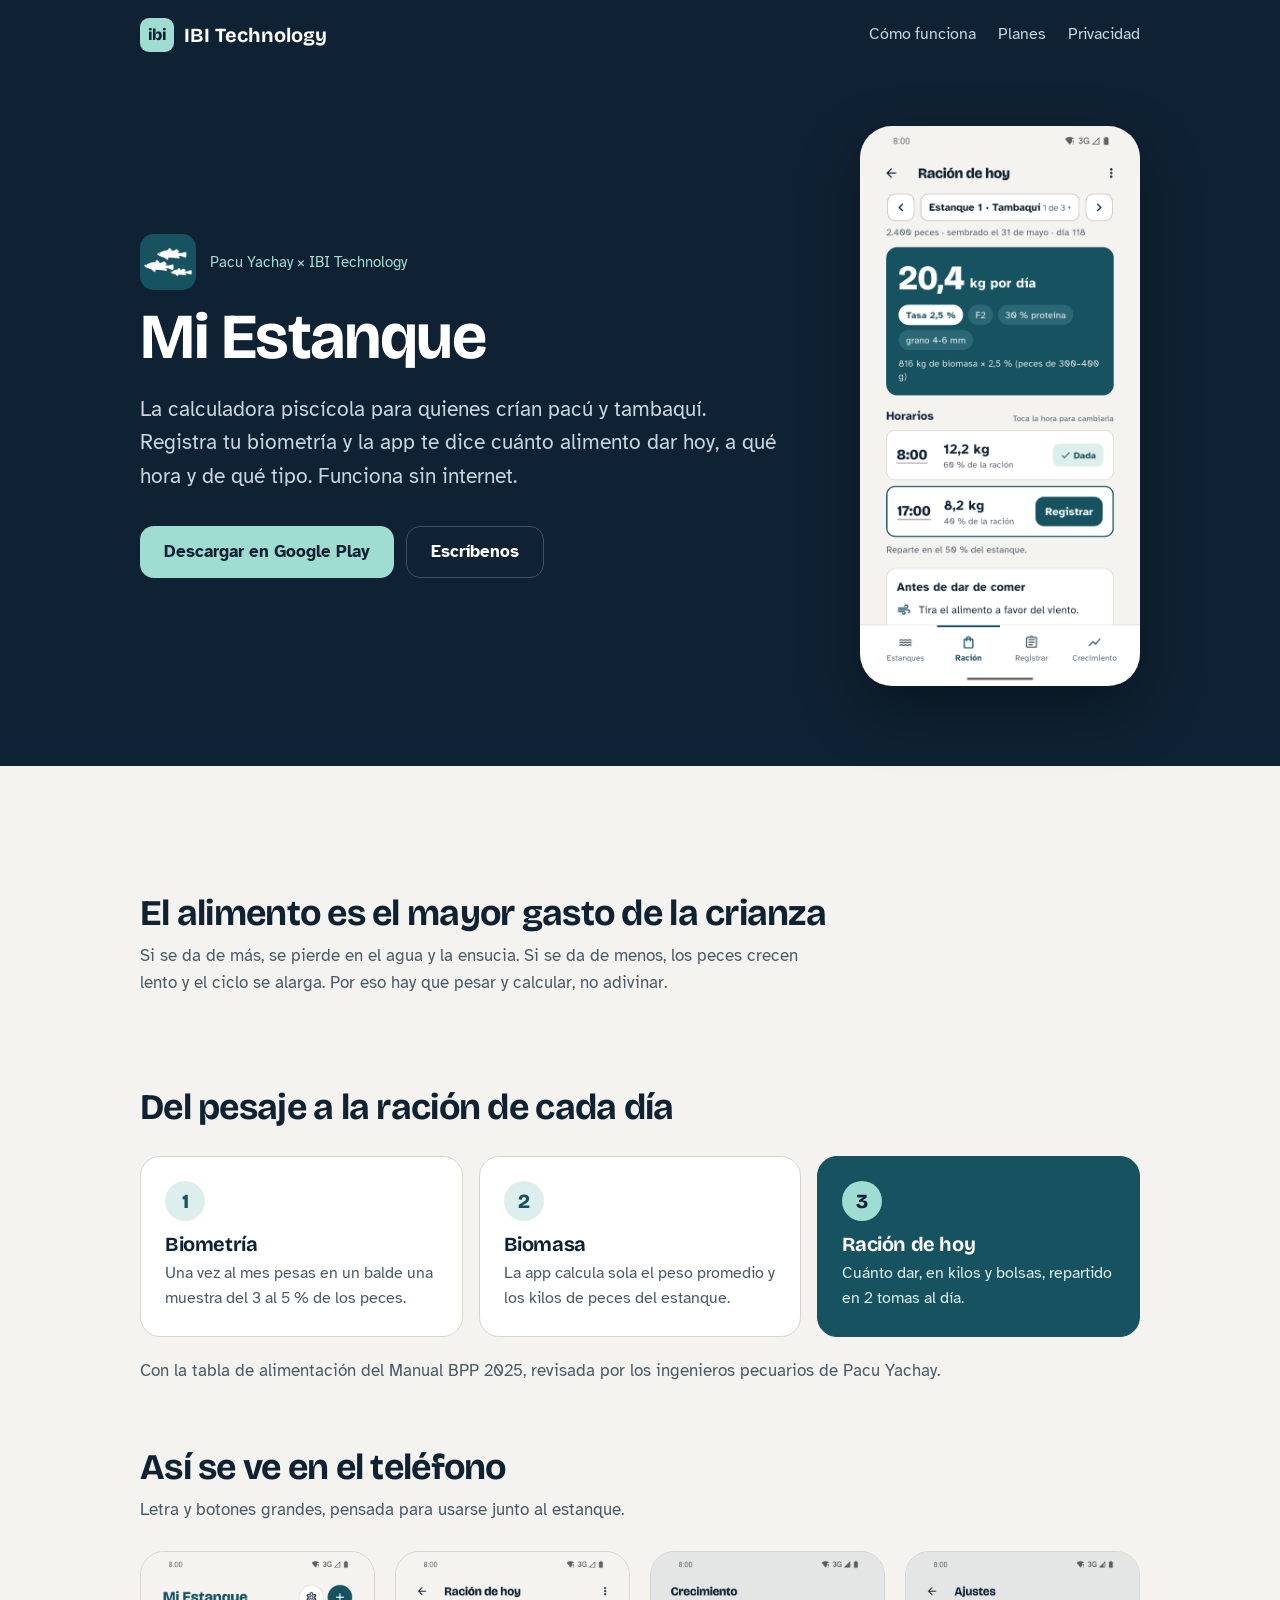
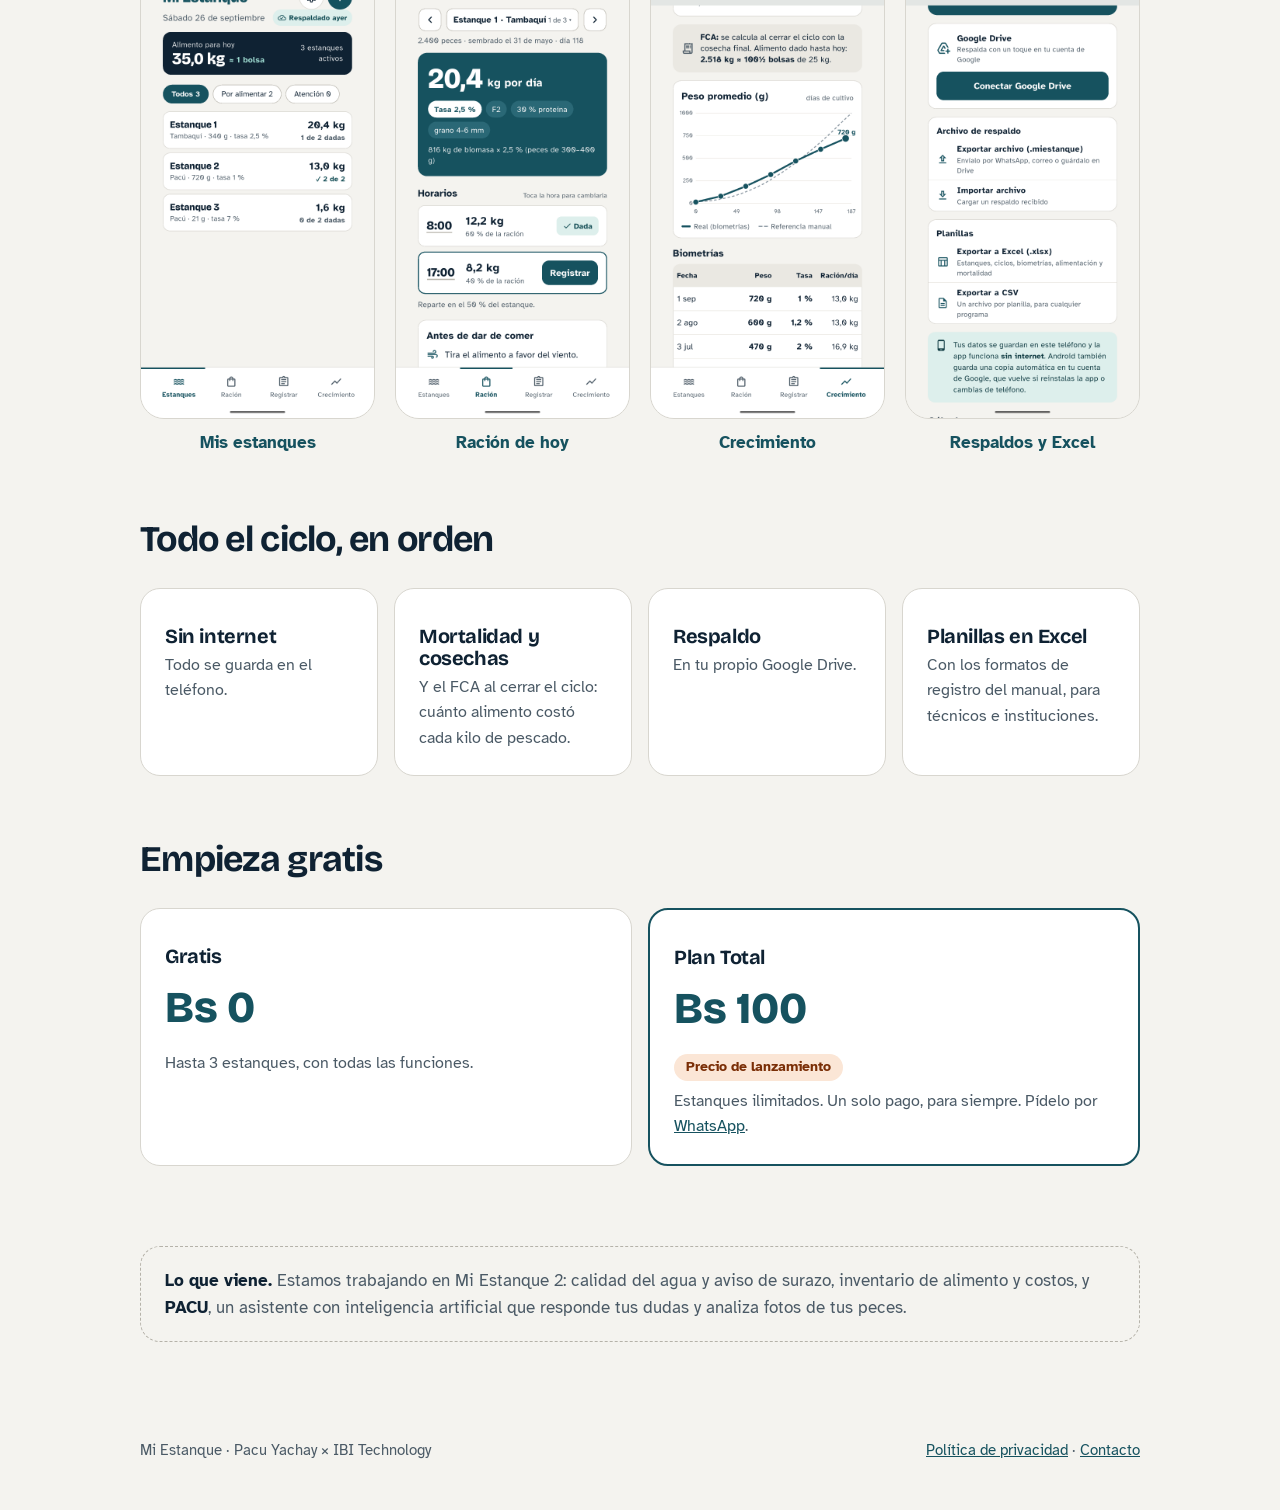
==== mi-estanque/index.html @ 366b9686 "Web de IBI Technology: portada, Mi Estanque, YaYa Eats y próximas apps Co-Authored-By: Claude Opus 5" ====
<!doctype html>
<html lang="es">
<head>
<meta charset="utf-8">
<meta name="viewport" content="width=device-width, initial-scale=1">
<title>Mi Estanque – IBI Technology</title>
<meta name="description" content="Mi Estanque: calculadora piscícola para pacú y tambaquí. Ración diaria según tu biometría, funciona sin internet.">
<link rel="icon" href="icono.png">
<link rel="preconnect" href="https://fonts.googleapis.com">
<link rel="preconnect" href="https://fonts.gstatic.com" crossorigin>
<link rel="stylesheet" href="https://fonts.googleapis.com/css2?family=Atkinson+Hyperlegible:wght@400;700&family=Bricolage+Grotesque:opsz,wght@12..96,600..800&display=swap">
<link rel="stylesheet" href="../estilos.css">
</head>
<body>

<header class="topbar">
  <div class="wrap">
    <a class="brand" href="../"><span class="brand-mark">ibi</span>IBI Technology</a>
    <nav class="nav">
      <a href="#como-funciona">Cómo funciona</a>
      <a href="#planes">Planes</a>
      <a href="privacidad/">Privacidad</a>
    </nav>
  </div>
</header>

<div class="hero">
  <div class="wrap hero-grid">
    <div>
      <div class="app-title">
        <img src="icono.png" alt="">
        <span style="color:var(--aqua)">Pacu Yachay × IBI Technology</span>
      </div>
      <h1>Mi Estanque</h1>
      <p>La calculadora piscícola para quienes crían pacú y tambaquí. Registra tu biometría y la app te dice cuánto alimento dar hoy, a qué hora y de qué tipo. Funciona sin internet.</p>
      <div class="actions">
        <a class="btn btn-light" href="https://play.google.com/store/apps/details?id=info.remanso.miestanque">Descargar en Google Play</a>
        <a class="btn btn-ghost" href="https://wa.me/59173666496">Escríbenos</a>
      </div>
    </div>
    <img class="phone" src="pantallas/racion.png" alt="Pantalla Ración de hoy: 20,4 kg por día repartidos en 2 tomas">
  </div>
</div>

<main>
  <section>
    <div class="wrap">
      <div class="section-head" style="margin-top:64px">
        <h2>El alimento es el mayor gasto de la crianza</h2>
        <p>Si se da de más, se pierde en el agua y la ensucia. Si se da de menos, los peces crecen lento y el ciclo se alarga. Por eso hay que pesar y calcular, no adivinar.</p>
      </div>
    </div>
  </section>

  <section id="como-funciona">
    <div class="wrap">
      <div class="section-head">
        <h2>Del pesaje a la ración de cada día</h2>
      </div>
      <div class="grid steps">
        <div class="card">
          <span class="step">1</span>
          <h3>Biometría</h3>
          <p>Una vez al mes pesas en un balde una muestra del 3 al 5 % de los peces.</p>
        </div>
        <div class="card">
          <span class="step">2</span>
          <h3>Biomasa</h3>
          <p>La app calcula sola el peso promedio y los kilos de peces del estanque.</p>
        </div>
        <div class="card card-dark">
          <span class="step">3</span>
          <h3>Ración de hoy</h3>
          <p>Cuánto dar, en kilos y bolsas, repartido en 2 tomas al día.</p>
        </div>
      </div>
      <p class="note">Con la tabla de alimentación del Manual BPP 2025, revisada por los ingenieros pecuarios de Pacu Yachay.</p>
    </div>
  </section>

  <section>
    <div class="wrap">
      <div class="section-head">
        <h2>Así se ve en el teléfono</h2>
        <p>Letra y botones grandes, pensada para usarse junto al estanque.</p>
      </div>
      <div class="shots">
        <figure><img src="pantallas/estanques.png" alt="Pantalla Mis estanques, con el alimento del día de todos los estanques" loading="lazy"><figcaption>Mis estanques</figcaption></figure>
        <figure><img src="pantallas/racion.png" alt="Pantalla Ración de hoy, con los kilos por día y las 2 tomas" loading="lazy"><figcaption>Ración de hoy</figcaption></figure>
        <figure><img src="pantallas/crecimiento.png" alt="Pantalla Crecimiento, con el peso comparado con la curva de referencia" loading="lazy"><figcaption>Crecimiento</figcaption></figure>
        <figure><img src="pantallas/ajustes.png" alt="Pantalla Ajustes, con respaldo en Google Drive y planillas en Excel" loading="lazy"><figcaption>Respaldos y Excel</figcaption></figure>
      </div>
    </div>
  </section>

  <section>
    <div class="wrap">
      <div class="section-head">
        <h2>Todo el ciclo, en orden</h2>
      </div>
      <div class="grid">
        <div class="card"><h3>Sin internet</h3><p>Todo se guarda en el teléfono.</p></div>
        <div class="card"><h3>Mortalidad y cosechas</h3><p>Y el FCA al cerrar el ciclo: cuánto alimento costó cada kilo de pescado.</p></div>
        <div class="card"><h3>Respaldo</h3><p>En tu propio Google Drive.</p></div>
        <div class="card"><h3>Planillas en Excel</h3><p>Con los formatos de registro del manual, para técnicos e instituciones.</p></div>
      </div>
    </div>
  </section>

  <section id="planes">
    <div class="wrap">
      <div class="section-head">
        <h2>Empieza gratis</h2>
      </div>
      <div class="grid">
        <div class="card plan">
          <h3>Gratis</h3>
          <p class="price">Bs 0</p>
          <p>Hasta 3 estanques, con todas las funciones.</p>
        </div>
        <div class="card plan plan-main">
          <h3>Plan Total</h3>
          <p class="price">Bs 100</p>
          <span class="tag">Precio de lanzamiento</span>
          <p>Estanques ilimitados. Un solo pago, para siempre. Pídelo por <a href="https://wa.me/59173666496">WhatsApp</a>.</p>
        </div>
      </div>
    </div>
  </section>

  <section>
    <div class="wrap">
      <div class="soon">
        <strong>Lo que viene.</strong> Estamos trabajando en Mi Estanque 2: calidad del agua y aviso de surazo, inventario de alimento y costos, y <strong>PACU</strong>, un asistente con inteligencia artificial que responde tus dudas y analiza fotos de tus peces.
      </div>
    </div>
  </section>
</main>

<footer>
  <div class="wrap">
    <span>Mi Estanque · Pacu Yachay × IBI Technology</span>
    <span><a href="privacidad/">Política de privacidad</a> · <a href="mailto:arroyoalangel@gmail.com">Contacto</a></span>
  </div>
</footer>

</body>
</html>
---- estilos.css ----
/* IBI Technology — estilos compartidos */
:root {
  --ink: #0F2233;
  --ink-2: #16304A;
  --muted: #4B5A66;
  --primary: #16525F;
  --primary-dark: #0E3843;
  --soft: #DDEFEC;
  --soft-ink: #0F4A52;
  --aqua: #9FDCD2;
  --ground: #F4F3EF;
  --card: #FFFFFF;
  --line: #D8D6CF;
  --title: "Bricolage Grotesque", system-ui, sans-serif;
  --text: "Atkinson Hyperlegible", system-ui, -apple-system, "Segoe UI", Roboto, sans-serif;
}

* { box-sizing: border-box; }
html { scroll-behavior: smooth; }
body {
  margin: 0;
  background: var(--ground);
  color: var(--ink);
  font: 17px/1.6 var(--text);
  -webkit-font-smoothing: antialiased;
}
img { max-width: 100%; display: block; }
a { color: var(--primary); }
a:hover { color: var(--primary-dark); }
h1, h2, h3 { font-family: var(--title); line-height: 1.1; letter-spacing: -0.02em; }

.wrap { max-width: 1040px; margin: 0 auto; padding: 0 20px; }

/* Barra superior */
.topbar { background: var(--ink); color: #fff; }
.topbar .wrap { display: flex; align-items: center; justify-content: space-between; gap: 16px; padding-top: 18px; padding-bottom: 18px; }
.brand { display: flex; align-items: center; gap: 10px; color: #fff; text-decoration: none; font-family: var(--title); font-weight: 700; font-size: 20px; }
.brand:hover { color: #fff; }
.brand-mark { width: 34px; height: 34px; border-radius: 9px; background: var(--aqua); color: var(--ink); display: grid; place-items: center; font-size: 16px; font-weight: 800; letter-spacing: -0.04em; }
.nav { display: flex; gap: 22px; }
.nav a { color: #C9D6DF; text-decoration: none; font-size: 16px; }
.nav a:hover { color: #fff; }
@media (max-width: 640px) { .nav { display: none; } }

/* Portada */
.hero { background: var(--ink); color: #fff; padding: 56px 0 80px; }
.hero-grid { display: grid; grid-template-columns: 1fr auto; align-items: center; gap: 48px; }
.phone { width: 280px; border-radius: 32px; box-shadow: 0 24px 60px rgba(0, 0, 0, 0.35); }
/* Teléfono del inicio: pasa por capturas de las apps (6 × 4 s) */
.phone-stack { position: relative; aspect-ratio: 1 / 2; overflow: hidden; background: #fff; }
.phone-stack img { position: absolute; inset: 0; width: 100%; height: 100%; object-fit: cover; object-position: top; opacity: 0; animation: pasar 24s infinite; }
.phone-stack img:first-child { opacity: 1; }
/* Las capturas de YaYa (720×1610) son más altas: centradas pierden la barra de estado y la de Android */
.phone-stack img.captura-yaya { object-position: center; }
.phone-stack img:nth-child(2) { animation-delay: 4s; }
.phone-stack img:nth-child(3) { animation-delay: 8s; }
.phone-stack img:nth-child(4) { animation-delay: 12s; }
.phone-stack img:nth-child(5) { animation-delay: 16s; }
.phone-stack img:nth-child(6) { animation-delay: 20s; }
@keyframes pasar {
  0% { opacity: 0; transform: translateX(28px); }
  4% { opacity: 1; transform: none; }
  16.7% { opacity: 1; transform: none; }
  20.7% { opacity: 0; transform: translateX(-28px); }
  100% { opacity: 0; transform: translateX(-28px); }
}
@media (prefers-reduced-motion: reduce) {
  .phone-stack img { animation: none; }
}
@media (max-width: 760px) {
  .hero-grid { grid-template-columns: 1fr; }
  .hero .phone { display: none; }
}
.eyebrow { display: inline-block; font-size: 14px; font-weight: 700; letter-spacing: 0.08em; text-transform: uppercase; color: var(--aqua); margin: 0 0 16px; }
.hero h1 { margin: 0; font-size: clamp(38px, 7vw, 64px); max-width: 15ch; }
.hero p { margin: 20px 0 0; font-size: clamp(18px, 2.4vw, 21px); color: #C9D6DF; max-width: 46ch; }
.actions { display: flex; flex-wrap: wrap; gap: 12px; margin-top: 32px; }
.btn { display: inline-flex; align-items: center; gap: 8px; min-height: 52px; padding: 0 24px; border-radius: 14px; font-weight: 700; text-decoration: none; font-size: 17px; }
.btn-light { background: var(--aqua); color: var(--ink); }
.btn-light:hover { background: #B8E7DF; color: var(--ink); }
.btn-ghost { border: 1.5px solid #3A5266; color: #fff; }
.btn-ghost:hover { border-color: var(--aqua); color: #fff; }
.btn-primary { background: var(--primary); color: #fff; }
.btn-primary:hover { background: var(--primary-dark); color: #fff; }
.btn-outline { border: 1.5px solid var(--primary); color: var(--primary); }

/* Secciones */
section { padding: 64px 0; }
section + section { padding-top: 0; }
.section-head { margin-bottom: 28px; }
.section-head h2 { margin: 0; font-size: clamp(28px, 4vw, 36px); }
.section-head p { margin: 8px 0 0; color: var(--muted); max-width: 60ch; }

/* App destacada */
.feature { display: grid; grid-template-columns: 1fr 1fr; background: var(--card); border: 1px solid var(--line); border-radius: 24px; overflow: hidden; }
.feature-art { background: #10202F; display: grid; place-items: center; }
.feature-art img { width: 100%; height: auto; }
.feature-body { padding: 32px; }
.app-title { display: flex; align-items: center; gap: 14px; margin-bottom: 12px; }
.app-title img { width: 56px; height: 56px; border-radius: 14px; }
.app-title h3 { margin: 0; font-size: 28px; }
.app-title span { color: var(--muted); font-size: 15px; }
.chips { display: flex; flex-wrap: wrap; gap: 8px; margin: 16px 0 24px; padding: 0; list-style: none; }
.chips li { background: var(--soft); color: var(--soft-ink); border-radius: 999px; padding: 4px 12px; font-size: 15px; }
.app-links { margin: 16px 0 0; font-size: 15px; }
@media (max-width: 760px) {
  .feature { grid-template-columns: 1fr; }
  .feature-body { padding: 24px; }
}

.soon { margin-top: 16px; border: 1.5px dashed #B5B2A9; border-radius: 20px; padding: 20px 24px; color: var(--muted); }
.soon strong { color: var(--ink); }

/* Próximamente: tarjetas deshabilitadas */
.soon-title { margin: 40px 0 16px; font-size: 22px; color: var(--muted); }
.soon-grid { display: grid; grid-template-columns: repeat(auto-fit, minmax(280px, 1fr)); gap: 16px; }
.soon-card { background: #EDECE7; border: 1.5px dashed #B5B2A9; border-radius: 20px; padding: 24px; color: var(--muted); cursor: not-allowed; user-select: none; }
.soon-head { display: flex; align-items: center; gap: 14px; margin-bottom: 12px; }
.soon-head h4 { margin: 0; font-family: var(--title); font-size: 22px; color: #3E4A54; }
.soon-head span { font-size: 15px; }
.soon-icon { width: 52px; height: 52px; border-radius: 14px; background: #D8D6CF; color: #5E6A73; display: grid; place-items: center; flex-shrink: 0; }
.soon-icon svg { width: 28px; height: 28px; }
.soon-badge { margin-left: auto; align-self: flex-start; background: #fff; border: 1px solid #B5B2A9; border-radius: 999px; padding: 2px 10px; font-size: 13px !important; font-weight: 700; white-space: nowrap; }
.soon-card p { margin: 0; font-size: 16px; }
.soon-card .chips { margin: 14px 0 0; }
.soon-card .chips li { background: #DEDCD5; color: #4B5A66; }
.soon-note { margin: 16px 0 0; color: var(--muted); }

/* Tarjetas */
.grid { display: grid; grid-template-columns: repeat(auto-fit, minmax(220px, 1fr)); gap: 16px; }
.card { background: var(--card); border: 1px solid var(--line); border-radius: 20px; padding: 24px; }
.card h3 { margin: 12px 0 6px; font-size: 20px; }
.card p { margin: 0; color: var(--muted); font-size: 16px; }
.icon { width: 44px; height: 44px; border-radius: 12px; background: var(--soft); color: var(--primary); display: grid; place-items: center; }
.icon svg { width: 24px; height: 24px; }

/* Pasos, capturas y planes (página de la app) */
.step { display: inline-grid; place-items: center; width: 40px; height: 40px; border-radius: 50%; background: var(--soft); color: var(--primary); font-family: var(--title); font-weight: 800; font-size: 20px; }
.card-dark { background: var(--primary); border-color: var(--primary); }
.card-dark h3 { color: #fff; }
.card-dark p { color: var(--soft); }
.card-dark .step { background: var(--aqua); color: var(--ink); }
.note { margin: 20px 0 0; color: var(--muted); }
.shots { display: grid; grid-template-columns: repeat(4, 1fr); gap: 20px; }
.shots figure { margin: 0; text-align: center; }
.shots img { width: 100%; border-radius: 24px; border: 1px solid var(--line); }
.shots figcaption { margin-top: 10px; font-weight: 700; color: var(--primary); }
@media (max-width: 760px) {
  .shots { grid-template-columns: repeat(4, 64%); overflow-x: auto; scroll-snap-type: x mandatory; padding-bottom: 8px; }
  .shots figure { scroll-snap-align: start; }
}
.plan .price { font-family: var(--title); font-size: 44px; font-weight: 800; color: var(--primary); margin: 4px 0 8px; }
.plan-main { border: 2px solid var(--primary); }
.tag { display: inline-block; background: #FBE6D6; color: #7A2E06; border-radius: 999px; padding: 2px 12px; font-size: 14px; font-weight: 700; margin-bottom: 8px; }

/* YaYa Eats (lleva su naranja de marca dentro de su página y su tarjeta) */
.hero-yaya { background: #9A3412; }
.hero-yaya .app-title span { color: #FED7AA; }
.hero-yaya .btn-light { background: #FFEDD5; color: #7C2D12; }
.hero-yaya .btn-ghost { border-color: #FDBA74; }
.btn-static { cursor: default; }
.feature-art-yaya { background: #F97316; padding: 32px 0; }
.feature-art-rider { background: #1D4ED8; padding: 32px 0; }
.feature-art .phone { width: 220px; height: auto; }
.panel-shots { display: grid; grid-template-columns: repeat(3, 1fr); gap: 20px; margin-bottom: 24px; }
.panel-shots figure { margin: 0; }
.panel-shots img { width: 100%; border-radius: 14px; border: 1px solid var(--line); }
.panel-shots figcaption { margin-top: 10px; font-weight: 700; color: var(--primary); text-align: center; }
@media (max-width: 760px) {
  .panel-shots { grid-template-columns: 1fr; }
}

/* Equipo */
.person { display: flex; gap: 16px; align-items: center; }
.avatar { width: 64px; height: 64px; border-radius: 50%; background: var(--ink); color: var(--aqua); display: grid; place-items: center; font-family: var(--title); font-weight: 700; font-size: 22px; flex-shrink: 0; }
.person h3 { margin: 0; }
.person p { margin: 2px 0 0; }

/* Contacto */
.contact { background: var(--primary); color: #fff; border-radius: 24px; padding: 40px 32px; display: flex; flex-wrap: wrap; align-items: center; justify-content: space-between; gap: 24px; }
.contact h2 { margin: 0; font-size: clamp(26px, 4vw, 34px); }
.contact p { margin: 8px 0 0; color: #CFE6E3; }
.contact .btn-light { background: #fff; }

footer { padding: 32px 0 48px; color: var(--muted); font-size: 15px; }
footer .wrap { display: flex; flex-wrap: wrap; gap: 8px 24px; justify-content: space-between; }

/* Páginas de texto (app y privacidad) */
.page { padding: 40px 0 64px; }
.page .wrap { max-width: 800px; }
.back { display: inline-block; margin-bottom: 24px; font-weight: 700; text-decoration: none; }
.page h1 { font-size: clamp(32px, 6vw, 46px); margin: 28px 0 8px; }
.page h2 { font-size: 22px; margin: 36px 0 8px; color: var(--primary); }
.lead { font-size: 19px; color: var(--muted); margin: 0 0 24px; }
.page ul { padding-left: 22px; }
.page li { margin: 6px 0; }
.box { background: var(--soft); border-radius: 14px; padding: 16px 20px; margin: 24px 0; }
.box p { margin: 0; }
.banner { border-radius: 20px; overflow: hidden; }
.meta { color: var(--muted); margin: 0 0 24px; }
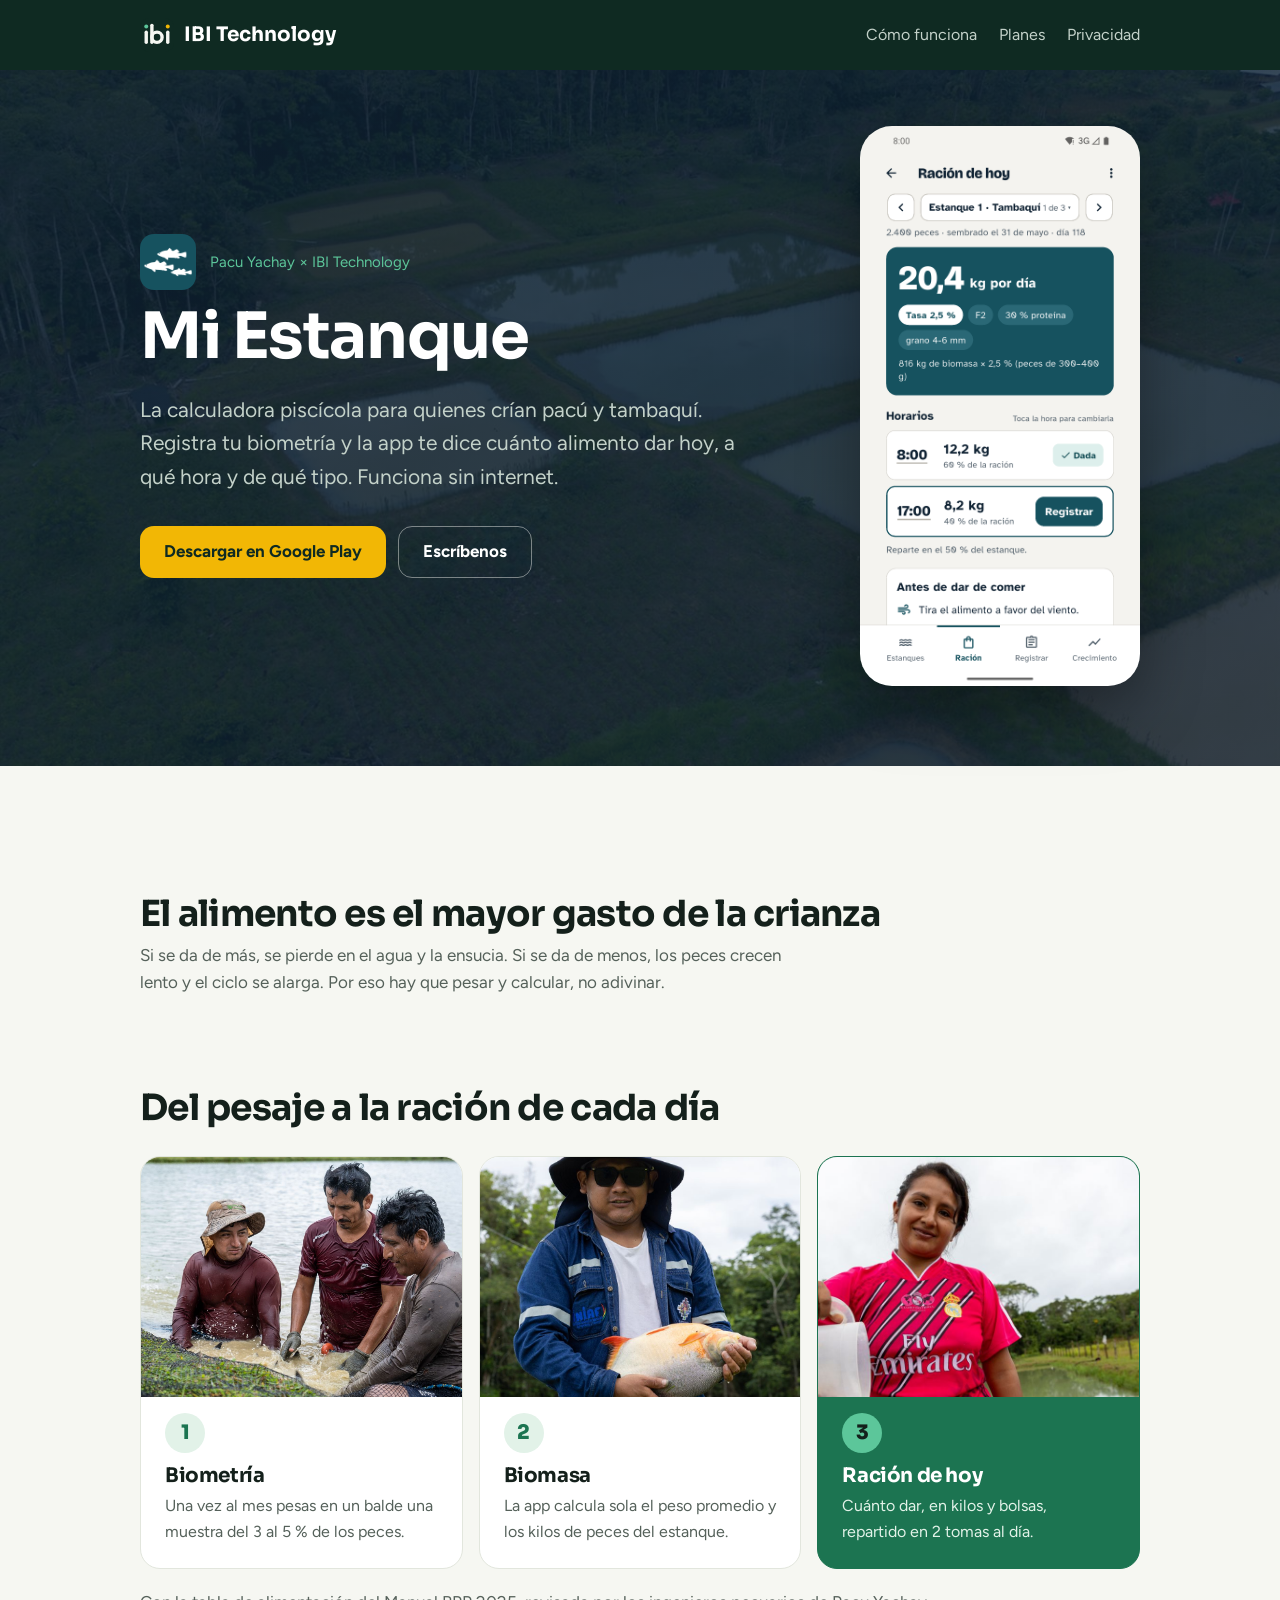
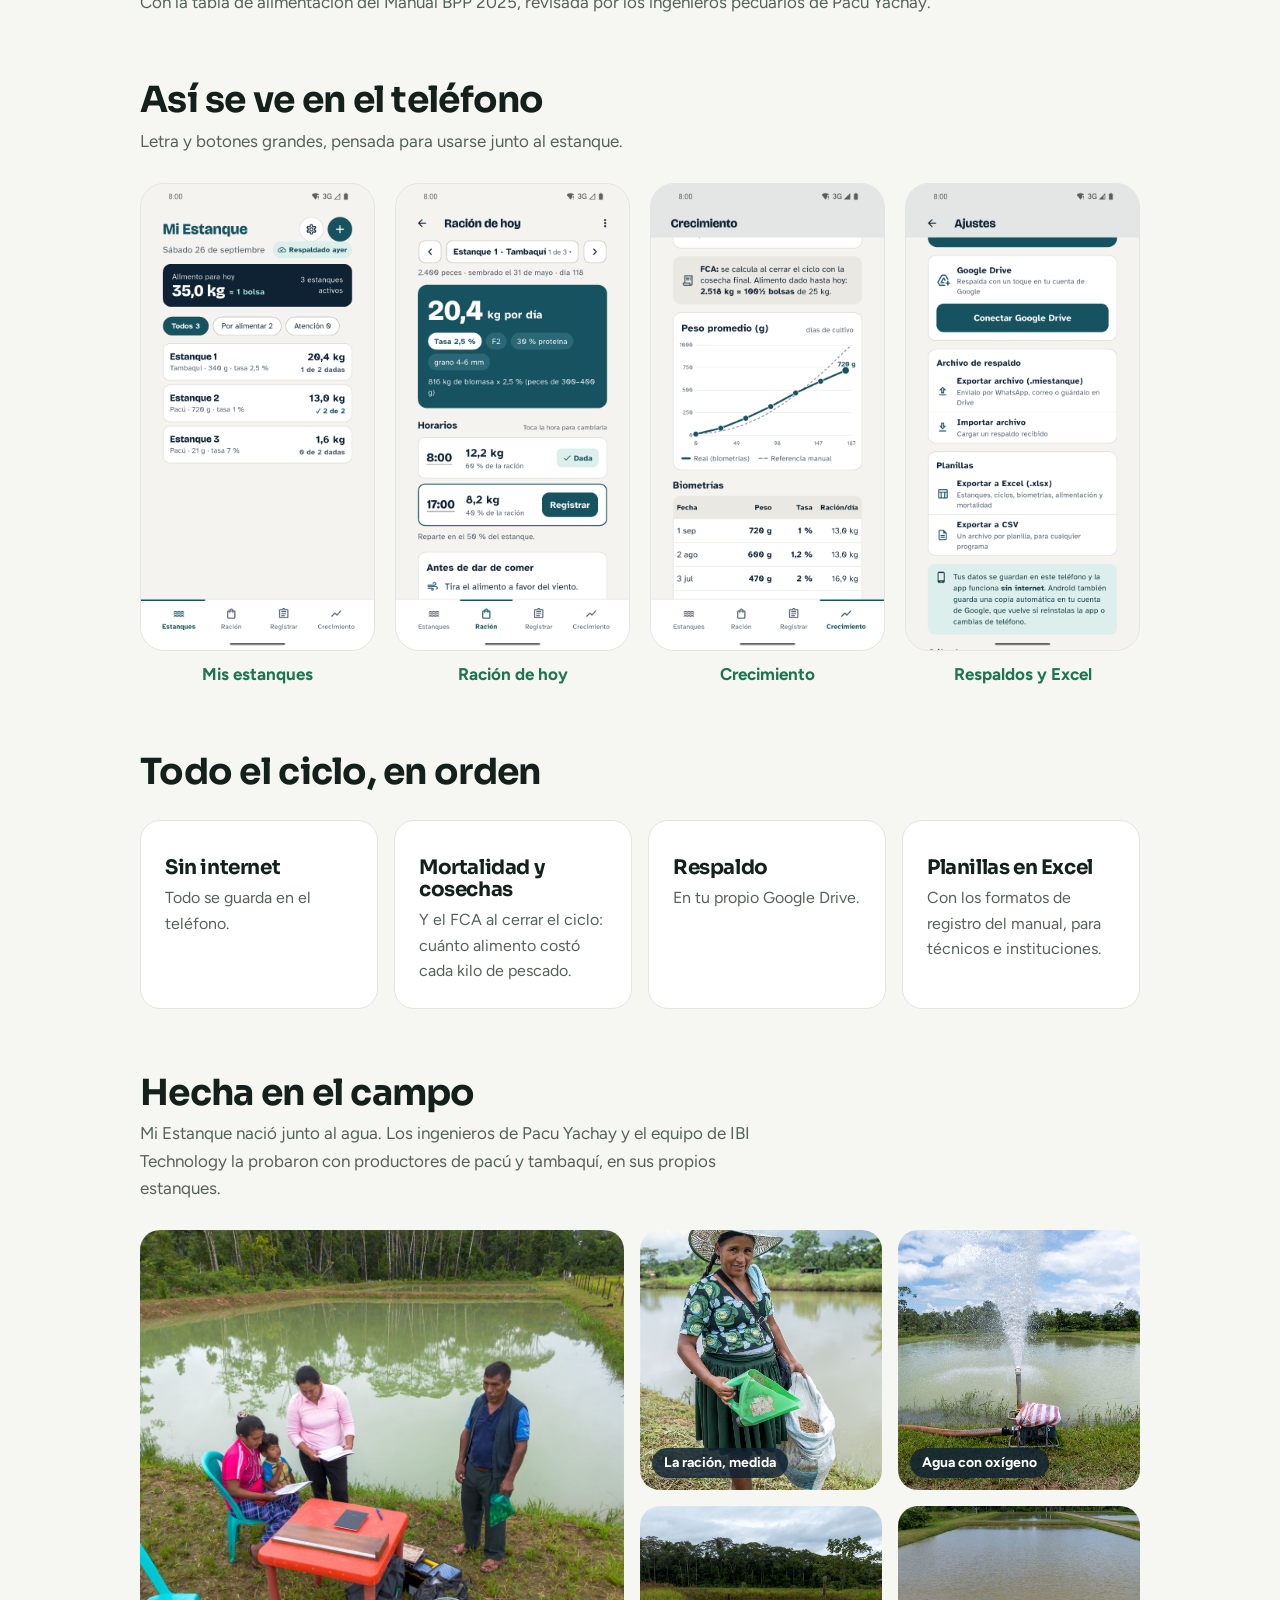
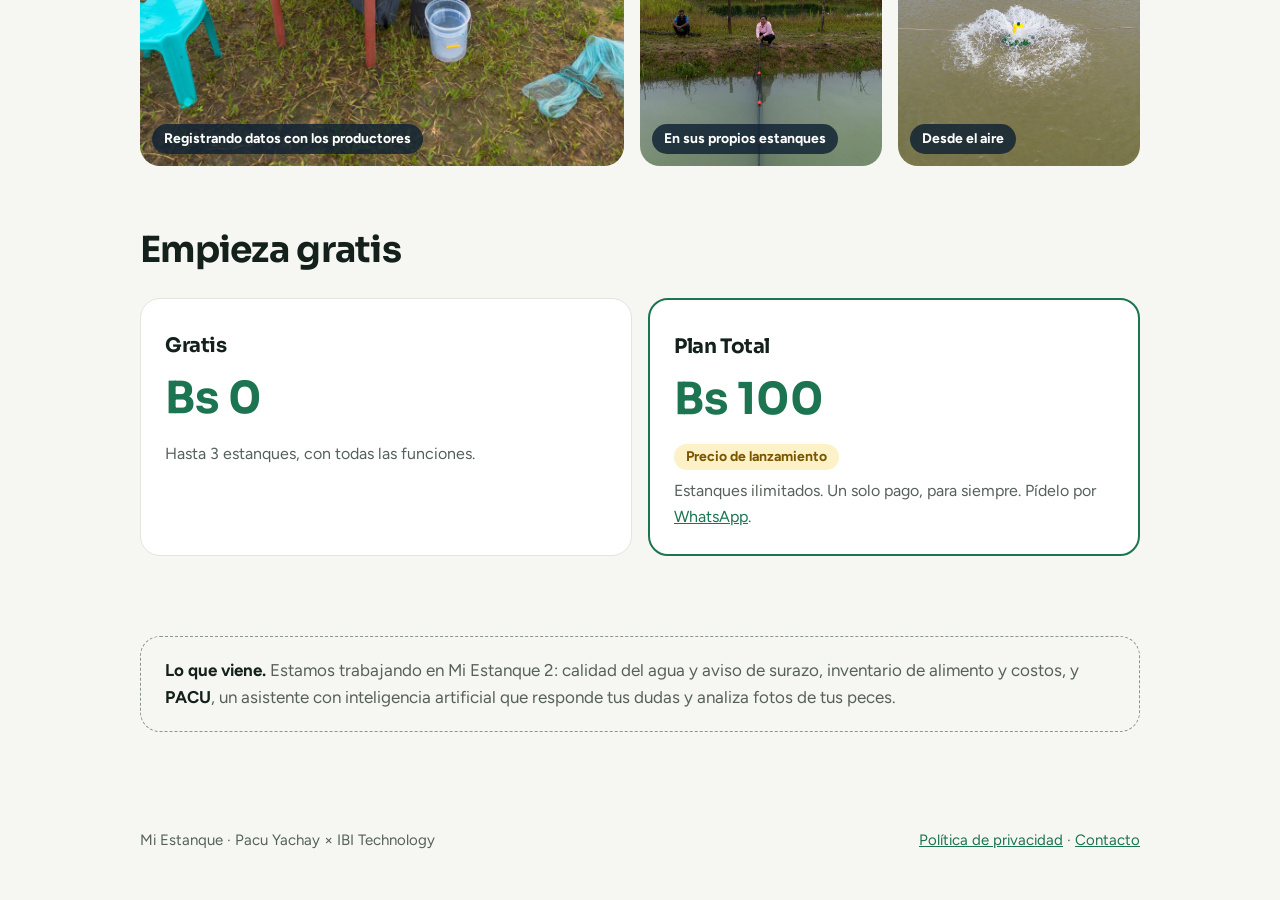
==== commit a1d20847: "Marca monte y tajibo, fotos del trabajo de campo en Mi Estanque Co-Authored-By: Claude Opus 5.5 <nor" ====
--- a/mi-estanque/index.html
+++ b/mi-estanque/index.html
@@ -8,14 +8,14 @@
 <link rel="icon" href="icono.png">
 <link rel="preconnect" href="https://fonts.googleapis.com">
 <link rel="preconnect" href="https://fonts.gstatic.com" crossorigin>
-<link rel="stylesheet" href="https://fonts.googleapis.com/css2?family=Atkinson+Hyperlegible:wght@400;700&family=Bricolage+Grotesque:opsz,wght@12..96,600..800&display=swap">
+<link rel="stylesheet" href="https://fonts.googleapis.com/css2?family=Sora:wght@600;700&family=Figtree:wght@400;600;700&family=JetBrains+Mono:wght@500&display=swap">
 <link rel="stylesheet" href="../estilos.css">
 </head>
 <body>
 
 <header class="topbar">
   <div class="wrap">
-    <a class="brand" href="../"><span class="brand-mark">ibi</span>IBI Technology</a>
+    <a class="brand" href="../"><img class="brand-mark" src="/favicon.svg" alt="">IBI Technology</a>
     <nav class="nav">
       <a href="#como-funciona">Cómo funciona</a>
       <a href="#planes">Planes</a>
@@ -24,7 +24,7 @@
   </div>
 </header>
 
-<div class="hero">
+<div class="hero hero-foto">
   <div class="wrap hero-grid">
     <div>
       <div class="app-title">
@@ -58,17 +58,20 @@
         <h2>Del pesaje a la ración de cada día</h2>
       </div>
       <div class="grid steps">
-        <div class="card">
+        <div class="card card-foto">
+          <img src="fotos/biometria-red.jpg" alt="Productores sacando con red una muestra de peces del estanque" loading="lazy">
           <span class="step">1</span>
           <h3>Biometría</h3>
           <p>Una vez al mes pesas en un balde una muestra del 3 al 5 % de los peces.</p>
         </div>
-        <div class="card">
+        <div class="card card-foto">
+          <img src="fotos/tambaqui.jpg" alt="Un tambaquí recién sacado del estanque" loading="lazy">
           <span class="step">2</span>
           <h3>Biomasa</h3>
           <p>La app calcula sola el peso promedio y los kilos de peces del estanque.</p>
         </div>
-        <div class="card card-dark">
+        <div class="card card-dark card-foto">
+          <img src="fotos/pesaje-balde.jpg" alt="Productora midiendo el alimento junto al estanque" loading="lazy">
           <span class="step">3</span>
           <h3>Ración de hoy</h3>
           <p>Cuánto dar, en kilos y bolsas, repartido en 2 tomas al día.</p>
@@ -103,6 +106,22 @@
         <div class="card"><h3>Mortalidad y cosechas</h3><p>Y el FCA al cerrar el ciclo: cuánto alimento costó cada kilo de pescado.</p></div>
         <div class="card"><h3>Respaldo</h3><p>En tu propio Google Drive.</p></div>
         <div class="card"><h3>Planillas en Excel</h3><p>Con los formatos de registro del manual, para técnicos e instituciones.</p></div>
+      </div>
+    </div>
+  </section>
+
+  <section id="campo">
+    <div class="wrap">
+      <div class="section-head">
+        <h2>Hecha en el campo</h2>
+        <p>Mi Estanque nació junto al agua. Los ingenieros de Pacu Yachay y el equipo de IBI Technology la probaron con productores de pacú y tambaquí, en sus propios estanques.</p>
+      </div>
+      <div class="campo">
+        <figure class="campo-grande"><img src="fotos/equipo-productores.jpg" alt="El equipo registrando datos con productores junto al estanque" loading="lazy"><figcaption>Registrando datos con los productores</figcaption></figure>
+        <figure><img src="fotos/alimentacion.jpg" alt="Productora con la bolsa de alimento a orillas del estanque" loading="lazy"><figcaption>La ración, medida</figcaption></figure>
+        <figure><img src="fotos/aireador.jpg" alt="Aireador funcionando en un estanque" loading="lazy"><figcaption>Agua con oxígeno</figcaption></figure>
+        <figure><img src="fotos/estanque-orilla.jpg" alt="Productores a la orilla de un estanque rodeado de monte" loading="lazy"><figcaption>En sus propios estanques</figcaption></figure>
+        <figure><img src="fotos/aireador-dron.jpg" alt="Aireador de paletas visto desde el dron" loading="lazy"><figcaption>Desde el aire</figcaption></figure>
       </div>
     </div>
   </section>
--- a/estilos.css
+++ b/estilos.css
@@ -1,18 +1,26 @@
-/* IBI Technology — estilos compartidos */
+/* IBI Technology — estilos compartidos.
+   Colores y letras del manual de marca "monte y tajibo" (artifact IBI Technology, v2). */
 :root {
-  --ink: #0F2233;
-  --ink-2: #16304A;
-  --muted: #4B5A66;
-  --primary: #16525F;
-  --primary-dark: #0E3843;
-  --soft: #DDEFEC;
-  --soft-ink: #0F4A52;
-  --aqua: #9FDCD2;
-  --ground: #F4F3EF;
-  --card: #FFFFFF;
-  --line: #D8D6CF;
-  --title: "Bricolage Grotesque", system-ui, sans-serif;
-  --text: "Atkinson Hyperlegible", system-ui, -apple-system, "Segoe UI", Roboto, sans-serif;
+  --noche: #0F2A22;        /* noche: encabezado, hero, pie */
+  --ink: #14201B;          /* tinta */
+  --muted: #55615A;        /* tinta-suave */
+  --primary: #1C7451;      /* monte: botones, enlaces */
+  --primary-dark: #155A3E; /* monte al pasar el mouse */
+  --soft: #E2F2E8;         /* monte-suave */
+  --soft-ink: #1C7451;     /* texto sobre monte-suave */
+  --aqua: #5CC69A;         /* monte-vivo: acentos sobre noche */
+  --tajibo: #F2B705;       /* tajibo: un acento por pantalla */
+  --sobre-tajibo: #0F2A22;
+  --tajibo-suave: #FDF1C7;
+  --tajibo-texto: #7A5600;
+  --ground: #F6F7F2;       /* fondo */
+  --sunken: #EEF1E9;       /* superficie-hundida */
+  --card: #FFFFFF;         /* superficie */
+  --line: #E2E6DD;         /* linea */
+  --line-strong: #8A968F;  /* linea-fuerte */
+  --on-dark: #C3D1C9;      /* texto secundario sobre noche */
+  --title: "Sora", "Segoe UI", system-ui, sans-serif;
+  --text: "Figtree", "Segoe UI", system-ui, -apple-system, Roboto, sans-serif;
 }
 
 * { box-sizing: border-box; }
@@ -32,18 +40,18 @@
 .wrap { max-width: 1040px; margin: 0 auto; padding: 0 20px; }
 
 /* Barra superior */
-.topbar { background: var(--ink); color: #fff; }
+.topbar { background: var(--noche); color: #fff; }
 .topbar .wrap { display: flex; align-items: center; justify-content: space-between; gap: 16px; padding-top: 18px; padding-bottom: 18px; }
 .brand { display: flex; align-items: center; gap: 10px; color: #fff; text-decoration: none; font-family: var(--title); font-weight: 700; font-size: 20px; }
 .brand:hover { color: #fff; }
-.brand-mark { width: 34px; height: 34px; border-radius: 9px; background: var(--aqua); color: var(--ink); display: grid; place-items: center; font-size: 16px; font-weight: 800; letter-spacing: -0.04em; }
+.brand-mark { width: 34px; height: 34px; border-radius: 9px; display: block; }
 .nav { display: flex; gap: 22px; }
-.nav a { color: #C9D6DF; text-decoration: none; font-size: 16px; }
+.nav a { color: var(--on-dark); text-decoration: none; font-size: 16px; }
 .nav a:hover { color: #fff; }
 @media (max-width: 640px) { .nav { display: none; } }
 
 /* Portada */
-.hero { background: var(--ink); color: #fff; padding: 56px 0 80px; }
+.hero { background: var(--noche); color: #fff; padding: 56px 0 80px; }
 .hero-grid { display: grid; grid-template-columns: 1fr auto; align-items: center; gap: 48px; }
 .phone { width: 280px; border-radius: 32px; box-shadow: 0 24px 60px rgba(0, 0, 0, 0.35); }
 /* Teléfono del inicio: pasa por capturas de las apps (6 × 4 s) */
@@ -73,12 +81,12 @@
 }
 .eyebrow { display: inline-block; font-size: 14px; font-weight: 700; letter-spacing: 0.08em; text-transform: uppercase; color: var(--aqua); margin: 0 0 16px; }
 .hero h1 { margin: 0; font-size: clamp(38px, 7vw, 64px); max-width: 15ch; }
-.hero p { margin: 20px 0 0; font-size: clamp(18px, 2.4vw, 21px); color: #C9D6DF; max-width: 46ch; }
+.hero p { margin: 20px 0 0; font-size: clamp(18px, 2.4vw, 21px); color: var(--on-dark); max-width: 46ch; }
 .actions { display: flex; flex-wrap: wrap; gap: 12px; margin-top: 32px; }
 .btn { display: inline-flex; align-items: center; gap: 8px; min-height: 52px; padding: 0 24px; border-radius: 14px; font-weight: 700; text-decoration: none; font-size: 17px; }
-.btn-light { background: var(--aqua); color: var(--ink); }
-.btn-light:hover { background: #B8E7DF; color: var(--ink); }
-.btn-ghost { border: 1.5px solid #3A5266; color: #fff; }
+.btn-light { background: var(--tajibo); color: var(--sobre-tajibo); }
+.btn-light:hover { background: #F5C02A; color: var(--sobre-tajibo); }
+.btn-ghost { border: 1.5px solid rgba(246, 247, 242, 0.45); color: #fff; }
 .btn-ghost:hover { border-color: var(--aqua); color: #fff; }
 .btn-primary { background: var(--primary); color: #fff; }
 .btn-primary:hover { background: var(--primary-dark); color: #fff; }
@@ -108,22 +116,22 @@
   .feature-body { padding: 24px; }
 }
 
-.soon { margin-top: 16px; border: 1.5px dashed #B5B2A9; border-radius: 20px; padding: 20px 24px; color: var(--muted); }
+.soon { margin-top: 16px; border: 1.5px dashed var(--line-strong); border-radius: 20px; padding: 20px 24px; color: var(--muted); }
 .soon strong { color: var(--ink); }
 
 /* Próximamente: tarjetas deshabilitadas */
 .soon-title { margin: 40px 0 16px; font-size: 22px; color: var(--muted); }
 .soon-grid { display: grid; grid-template-columns: repeat(auto-fit, minmax(280px, 1fr)); gap: 16px; }
-.soon-card { background: #EDECE7; border: 1.5px dashed #B5B2A9; border-radius: 20px; padding: 24px; color: var(--muted); cursor: not-allowed; user-select: none; }
+.soon-card { background: var(--sunken); border: 1.5px dashed var(--line-strong); border-radius: 20px; padding: 24px; color: var(--muted); cursor: not-allowed; user-select: none; }
 .soon-head { display: flex; align-items: center; gap: 14px; margin-bottom: 12px; }
-.soon-head h4 { margin: 0; font-family: var(--title); font-size: 22px; color: #3E4A54; }
+.soon-head h4 { margin: 0; font-family: var(--title); font-size: 22px; color: #34413A; }
 .soon-head span { font-size: 15px; }
-.soon-icon { width: 52px; height: 52px; border-radius: 14px; background: #D8D6CF; color: #5E6A73; display: grid; place-items: center; flex-shrink: 0; }
+.soon-icon { width: 52px; height: 52px; border-radius: 14px; background: var(--line); color: var(--muted); display: grid; place-items: center; flex-shrink: 0; }
 .soon-icon svg { width: 28px; height: 28px; }
-.soon-badge { margin-left: auto; align-self: flex-start; background: #fff; border: 1px solid #B5B2A9; border-radius: 999px; padding: 2px 10px; font-size: 13px !important; font-weight: 700; white-space: nowrap; }
+.soon-badge { margin-left: auto; align-self: flex-start; background: #fff; border: 1px solid var(--line-strong); border-radius: 999px; padding: 2px 10px; font-size: 13px !important; font-weight: 700; white-space: nowrap; }
 .soon-card p { margin: 0; font-size: 16px; }
 .soon-card .chips { margin: 14px 0 0; }
-.soon-card .chips li { background: #DEDCD5; color: #4B5A66; }
+.soon-card .chips li { background: var(--line); color: var(--muted); }
 .soon-note { margin: 16px 0 0; color: var(--muted); }
 
 /* Tarjetas */
@@ -133,6 +141,21 @@
 .card p { margin: 0; color: var(--muted); font-size: 16px; }
 .icon { width: 44px; height: 44px; border-radius: 12px; background: var(--soft); color: var(--primary); display: grid; place-items: center; }
 .icon svg { width: 24px; height: 24px; }
+
+/* Fotos del trabajo de campo (página de Mi Estanque) */
+.hero-foto { background: linear-gradient(rgba(15, 34, 51, 0.82), rgba(15, 34, 51, 0.82)), url("mi-estanque/fotos/estanques-aereo.jpg") center 40% / cover; }
+.card-foto { padding-top: 0; overflow: hidden; }
+.card-foto img { display: block; width: calc(100% + 48px); max-width: none; margin: 0 -24px 16px; aspect-ratio: 4 / 3; object-fit: cover; object-position: center 30%; }
+/* Foto grande a la izquierda y 4 chicas en 2×2; todas cortadas a la misma grilla */
+.campo { display: grid; grid-template-columns: 2fr 1fr 1fr; grid-template-rows: 260px 260px; gap: 16px; }
+.campo figure { position: relative; margin: 0; border-radius: 20px; overflow: hidden; }
+.campo-grande { grid-row: 1 / 3; }
+.campo img { width: 100%; height: 100%; object-fit: cover; }
+.campo figcaption { position: absolute; left: 12px; bottom: 12px; right: 12px; width: fit-content; max-width: calc(100% - 24px); background: rgba(15, 34, 51, 0.82); color: #fff; font-size: 14px; font-weight: 700; padding: 4px 12px; border-radius: 999px; }
+@media (max-width: 760px) {
+  .campo { grid-template-columns: 1fr 1fr; grid-template-rows: 260px 160px 160px; gap: 12px; }
+  .campo-grande { grid-column: 1 / -1; grid-row: auto; }
+}
 
 /* Pasos, capturas y planes (página de la app) */
 .step { display: inline-grid; place-items: center; width: 40px; height: 40px; border-radius: 50%; background: var(--soft); color: var(--primary); font-family: var(--title); font-weight: 800; font-size: 20px; }
@@ -149,9 +172,9 @@
   .shots { grid-template-columns: repeat(4, 64%); overflow-x: auto; scroll-snap-type: x mandatory; padding-bottom: 8px; }
   .shots figure { scroll-snap-align: start; }
 }
-.plan .price { font-family: var(--title); font-size: 44px; font-weight: 800; color: var(--primary); margin: 4px 0 8px; }
+.plan .price { font-family: var(--title); font-size: 44px; font-weight: 700; color: var(--primary); margin: 4px 0 8px; }
 .plan-main { border: 2px solid var(--primary); }
-.tag { display: inline-block; background: #FBE6D6; color: #7A2E06; border-radius: 999px; padding: 2px 12px; font-size: 14px; font-weight: 700; margin-bottom: 8px; }
+.tag { display: inline-block; background: var(--tajibo-suave); color: var(--tajibo-texto); border-radius: 999px; padding: 2px 12px; font-size: 14px; font-weight: 700; margin-bottom: 8px; }
 
 /* YaYa Eats (lleva su naranja de marca dentro de su página y su tarjeta) */
 .hero-yaya { background: #9A3412; }
@@ -172,14 +195,14 @@
 
 /* Equipo */
 .person { display: flex; gap: 16px; align-items: center; }
-.avatar { width: 64px; height: 64px; border-radius: 50%; background: var(--ink); color: var(--aqua); display: grid; place-items: center; font-family: var(--title); font-weight: 700; font-size: 22px; flex-shrink: 0; }
+.avatar { width: 64px; height: 64px; border-radius: 50%; background: var(--noche); color: var(--aqua); display: grid; place-items: center; font-family: var(--title); font-weight: 700; font-size: 22px; flex-shrink: 0; }
 .person h3 { margin: 0; }
 .person p { margin: 2px 0 0; }
 
 /* Contacto */
 .contact { background: var(--primary); color: #fff; border-radius: 24px; padding: 40px 32px; display: flex; flex-wrap: wrap; align-items: center; justify-content: space-between; gap: 24px; }
 .contact h2 { margin: 0; font-size: clamp(26px, 4vw, 34px); }
-.contact p { margin: 8px 0 0; color: #CFE6E3; }
+.contact p { margin: 8px 0 0; color: #D2EADD; }
 .contact .btn-light { background: #fff; }
 
 footer { padding: 32px 0 48px; color: var(--muted); font-size: 15px; }
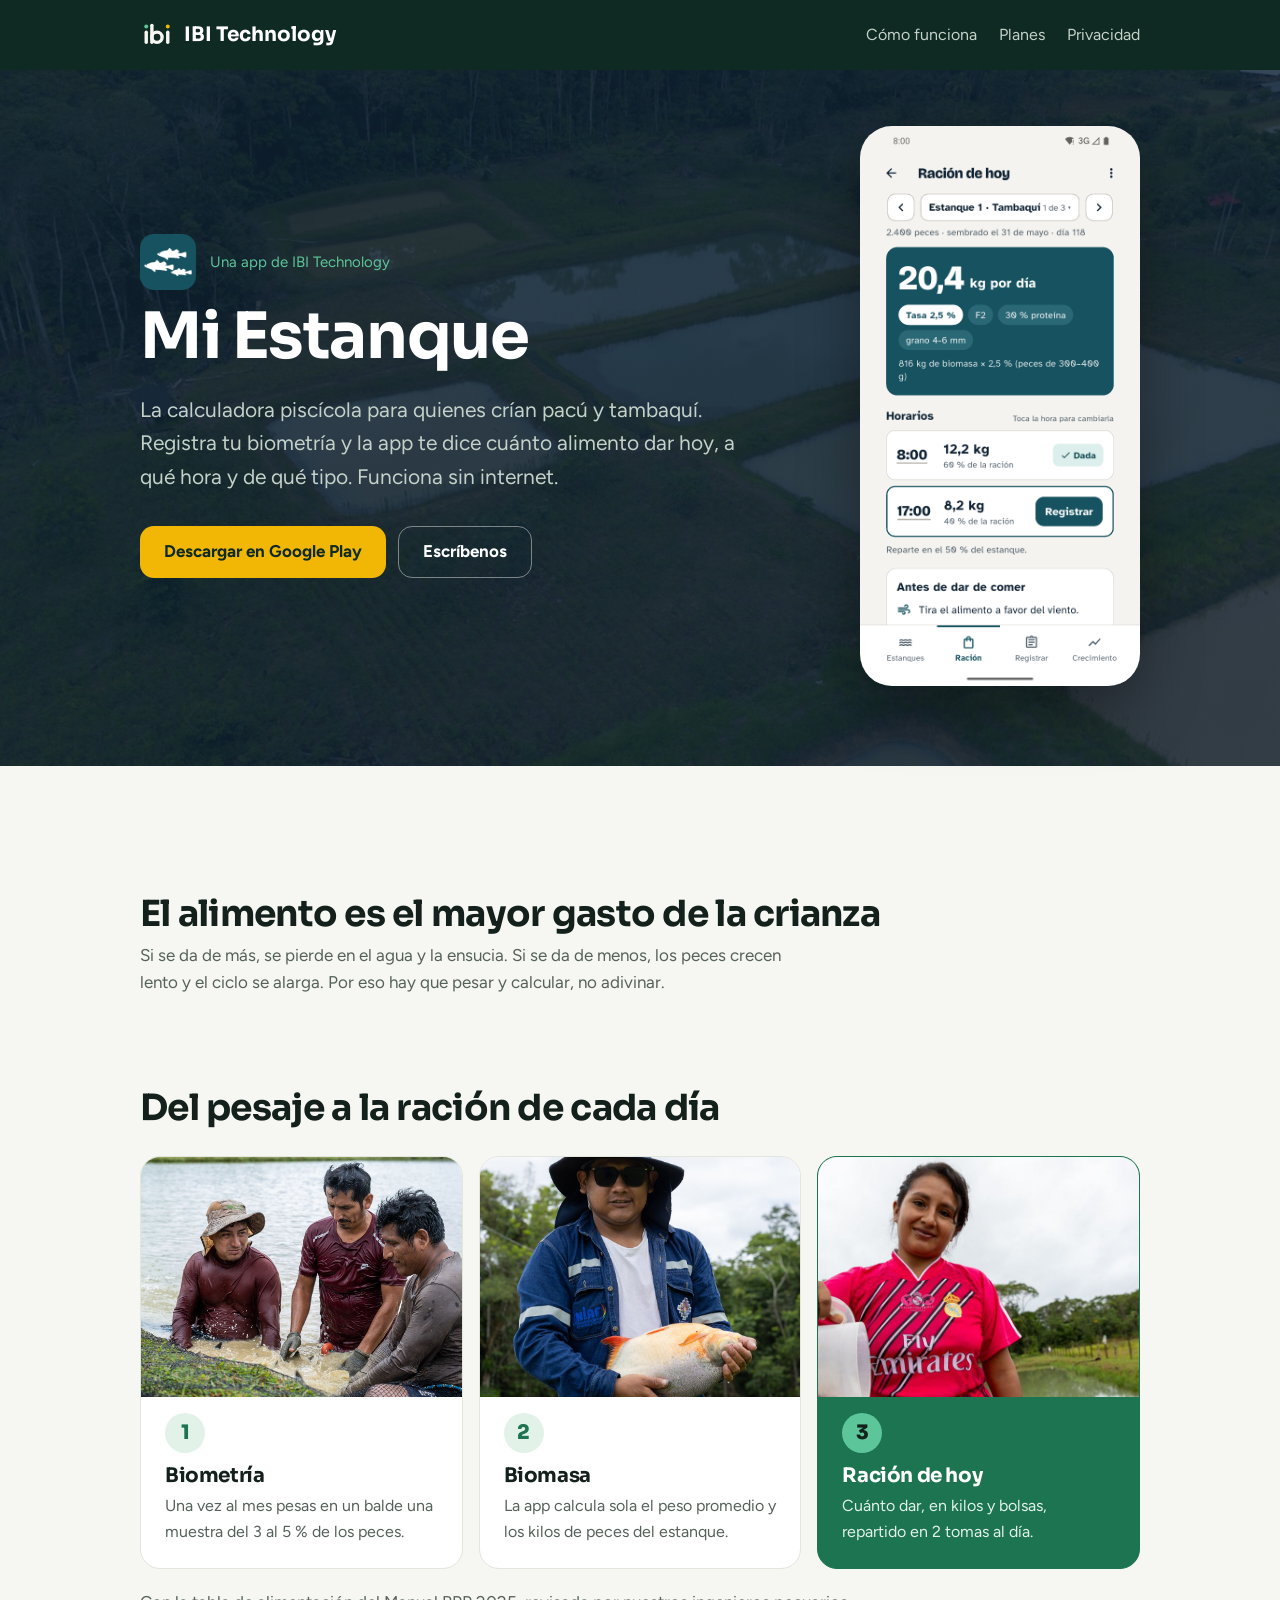
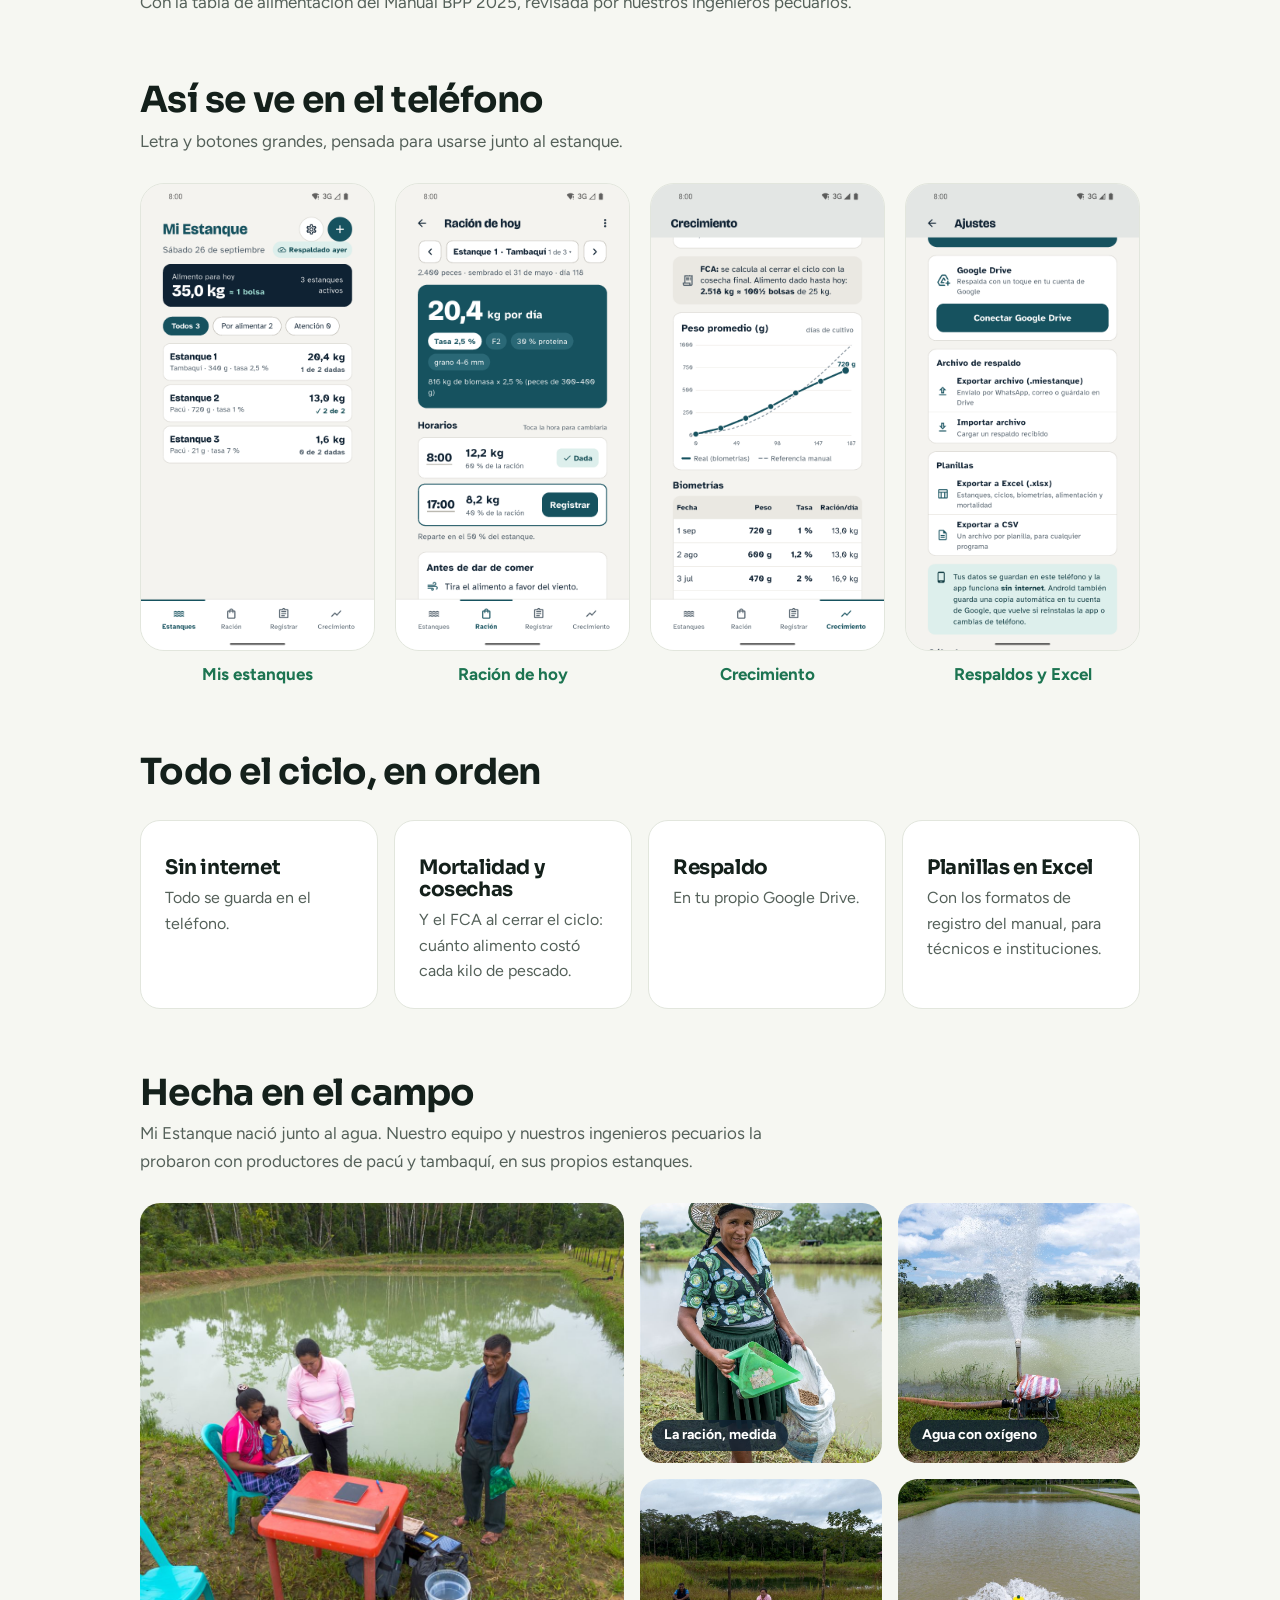
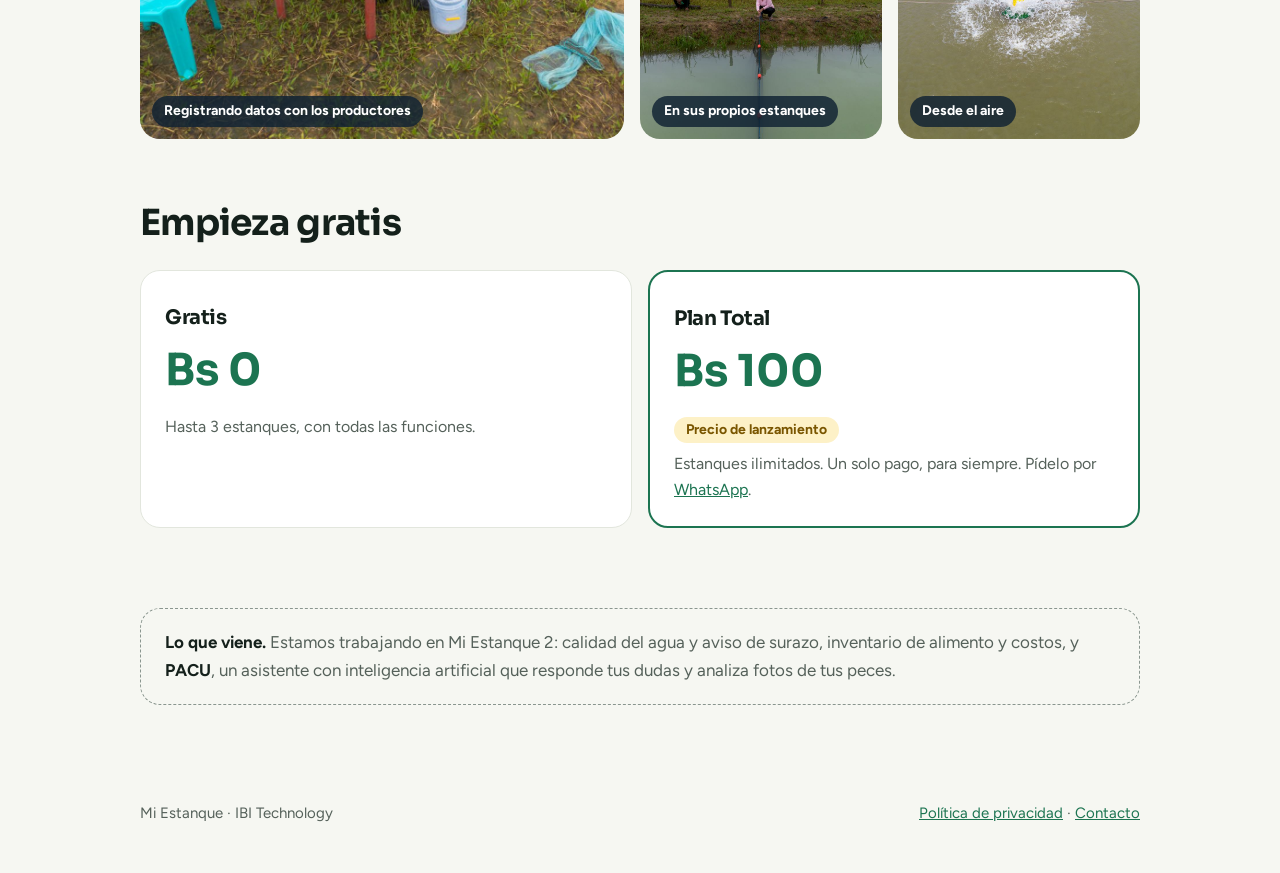
==== commit d93f0518: "Mi Estanque es de IBI Technology: quitar créditos a Pacu Yachay Pacu Yachay y Remanso se unieron par" ====
--- a/mi-estanque/index.html
+++ b/mi-estanque/index.html
@@ -29,7 +29,7 @@
     <div>
       <div class="app-title">
         <img src="icono.png" alt="">
-        <span style="color:var(--aqua)">Pacu Yachay × IBI Technology</span>
+        <span style="color:var(--aqua)">Una app de IBI Technology</span>
       </div>
       <h1>Mi Estanque</h1>
       <p>La calculadora piscícola para quienes crían pacú y tambaquí. Registra tu biometría y la app te dice cuánto alimento dar hoy, a qué hora y de qué tipo. Funciona sin internet.</p>
@@ -77,7 +77,7 @@
           <p>Cuánto dar, en kilos y bolsas, repartido en 2 tomas al día.</p>
         </div>
       </div>
-      <p class="note">Con la tabla de alimentación del Manual BPP 2025, revisada por los ingenieros pecuarios de Pacu Yachay.</p>
+      <p class="note">Con la tabla de alimentación del Manual BPP 2025, revisada por nuestros ingenieros pecuarios.</p>
     </div>
   </section>
 
@@ -114,7 +114,7 @@
     <div class="wrap">
       <div class="section-head">
         <h2>Hecha en el campo</h2>
-        <p>Mi Estanque nació junto al agua. Los ingenieros de Pacu Yachay y el equipo de IBI Technology la probaron con productores de pacú y tambaquí, en sus propios estanques.</p>
+        <p>Mi Estanque nació junto al agua. Nuestro equipo y nuestros ingenieros pecuarios la probaron con productores de pacú y tambaquí, en sus propios estanques.</p>
       </div>
       <div class="campo">
         <figure class="campo-grande"><img src="fotos/equipo-productores.jpg" alt="El equipo registrando datos con productores junto al estanque" loading="lazy"><figcaption>Registrando datos con los productores</figcaption></figure>
@@ -158,7 +158,7 @@
 
 <footer>
   <div class="wrap">
-    <span>Mi Estanque · Pacu Yachay × IBI Technology</span>
+    <span>Mi Estanque · IBI Technology</span>
     <span><a href="privacidad/">Política de privacidad</a> · <a href="mailto:arroyoalangel@gmail.com">Contacto</a></span>
   </div>
 </footer>
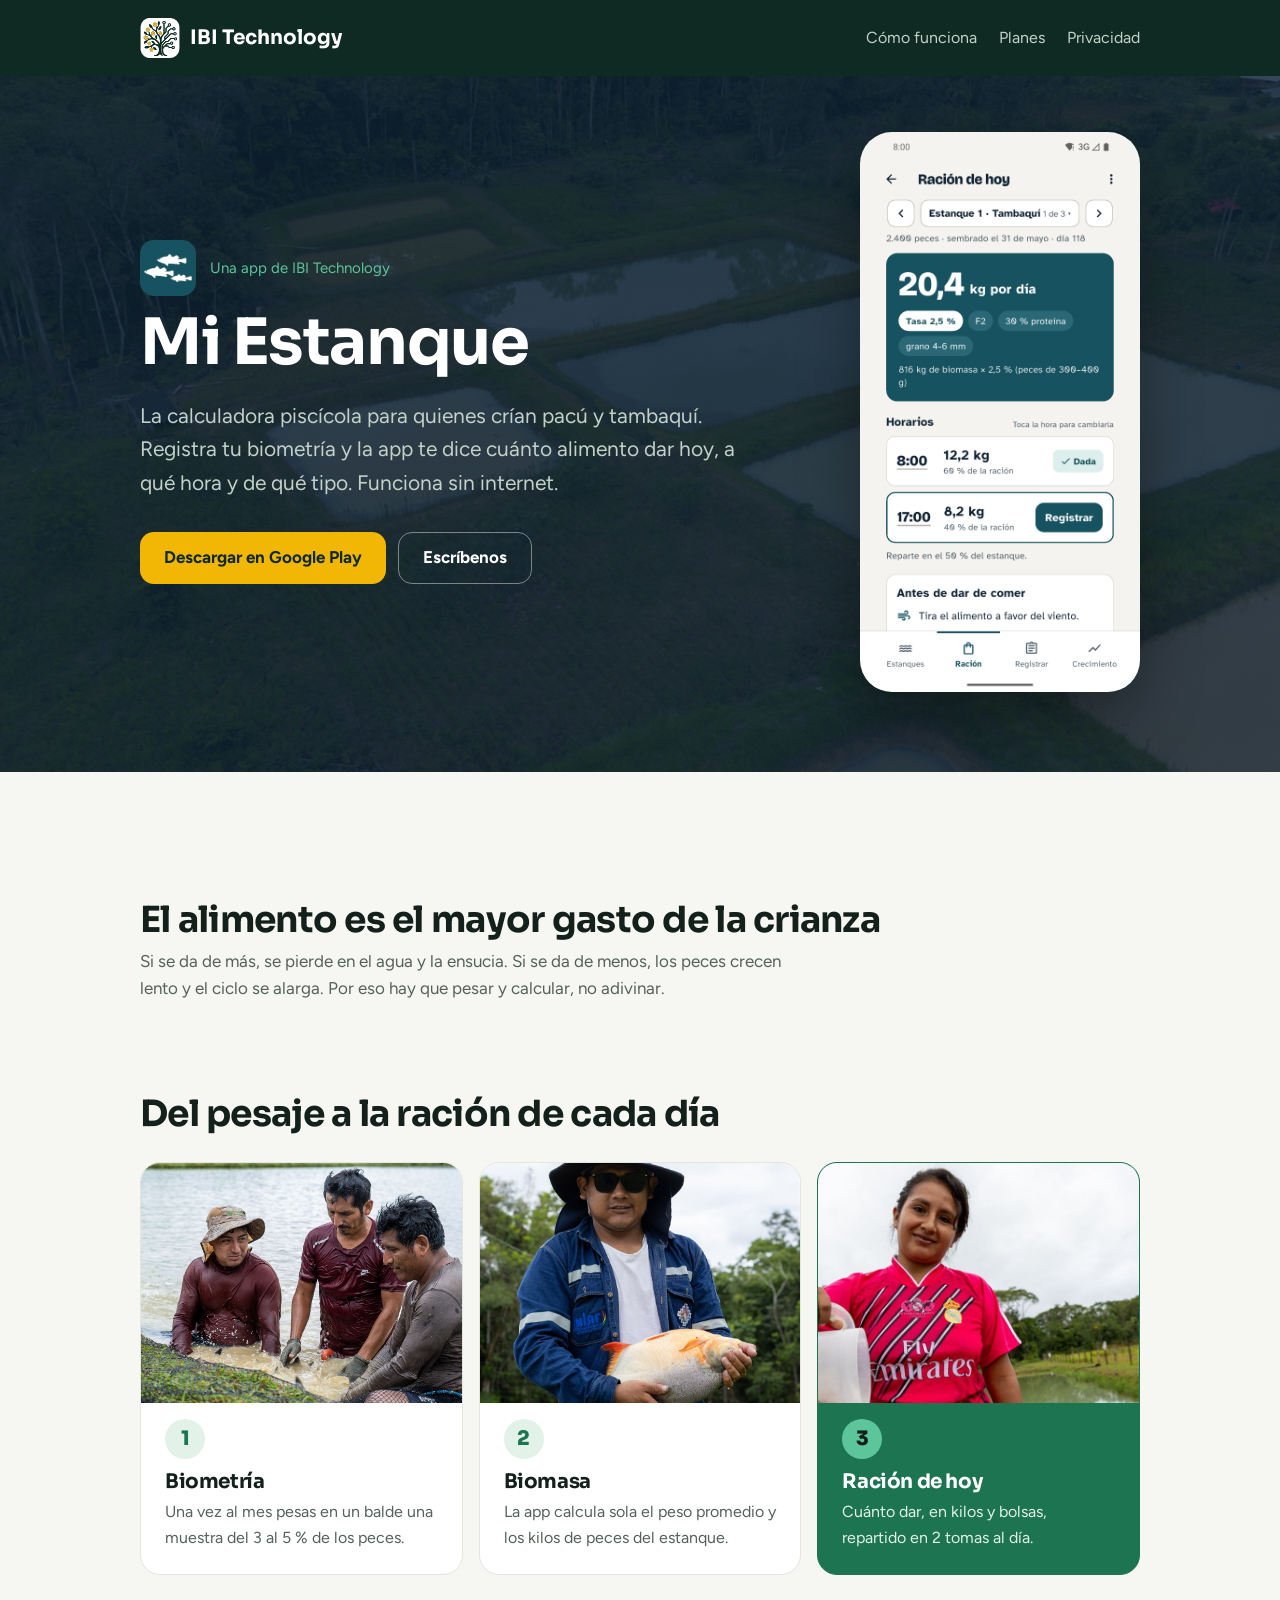
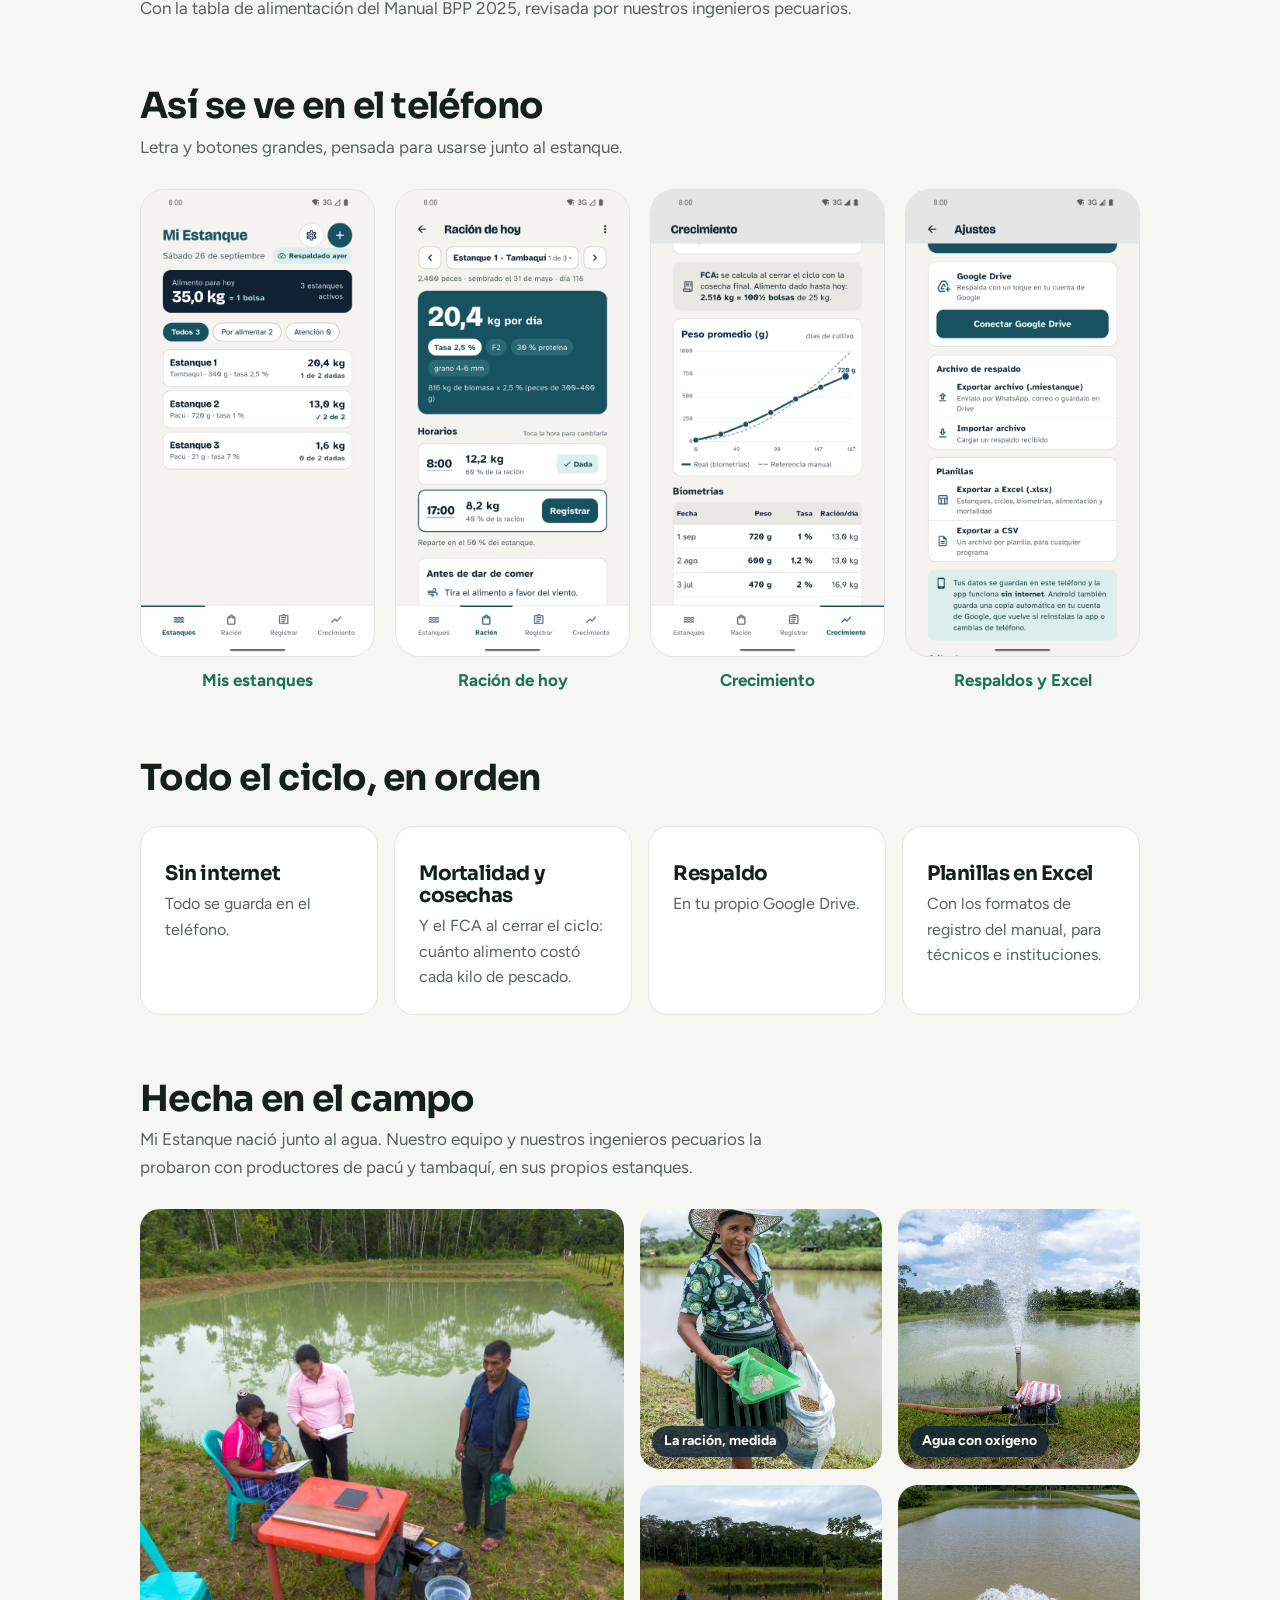
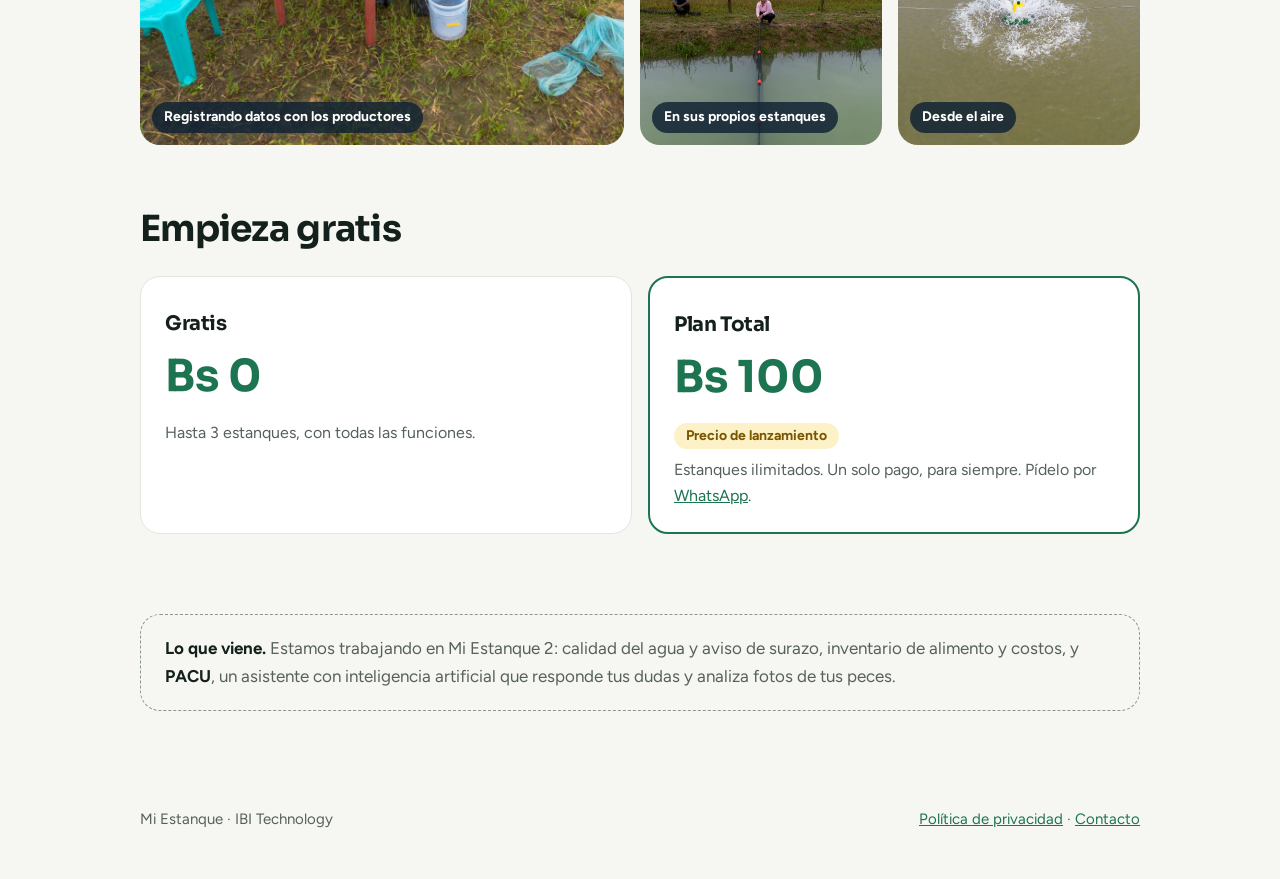
==== commit ae3b2d91: "YaYa Driver reemplaza a YaYa Eats, tarjetas con abanico y logo nuevo de IBI - Página nueva yaya-driv" ====
--- a/mi-estanque/index.html
+++ b/mi-estanque/index.html
@@ -15,7 +15,7 @@
 
 <header class="topbar">
   <div class="wrap">
-    <a class="brand" href="../"><img class="brand-mark" src="/favicon.svg" alt="">IBI Technology</a>
+    <a class="brand" href="../"><img class="brand-mark" src="/marca/IBI-icono-invertido.svg" alt="" width="512" height="512">IBI Technology</a>
     <nav class="nav">
       <a href="#como-funciona">Cómo funciona</a>
       <a href="#planes">Planes</a>
--- a/estilos.css
+++ b/estilos.css
@@ -44,7 +44,7 @@
 .topbar .wrap { display: flex; align-items: center; justify-content: space-between; gap: 16px; padding-top: 18px; padding-bottom: 18px; }
 .brand { display: flex; align-items: center; gap: 10px; color: #fff; text-decoration: none; font-family: var(--title); font-weight: 700; font-size: 20px; }
 .brand:hover { color: #fff; }
-.brand-mark { width: 34px; height: 34px; border-radius: 9px; display: block; }
+.brand-mark { width: 40px; height: 40px; display: block; flex-shrink: 0; }
 .nav { display: flex; gap: 22px; }
 .nav a { color: var(--on-dark); text-decoration: none; font-size: 16px; }
 .nav a:hover { color: #fff; }
@@ -58,8 +58,6 @@
 .phone-stack { position: relative; aspect-ratio: 1 / 2; overflow: hidden; background: #fff; }
 .phone-stack img { position: absolute; inset: 0; width: 100%; height: 100%; object-fit: cover; object-position: top; opacity: 0; animation: pasar 24s infinite; }
 .phone-stack img:first-child { opacity: 1; }
-/* Las capturas de YaYa (720×1610) son más altas: centradas pierden la barra de estado y la de Android */
-.phone-stack img.captura-yaya { object-position: center; }
 .phone-stack img:nth-child(2) { animation-delay: 4s; }
 .phone-stack img:nth-child(3) { animation-delay: 8s; }
 .phone-stack img:nth-child(4) { animation-delay: 12s; }
@@ -176,22 +174,41 @@
 .plan-main { border: 2px solid var(--primary); }
 .tag { display: inline-block; background: var(--tajibo-suave); color: var(--tajibo-texto); border-radius: 999px; padding: 2px 12px; font-size: 14px; font-weight: 700; margin-bottom: 8px; }
 
-/* YaYa Eats (lleva su naranja de marca dentro de su página y su tarjeta) */
-.hero-yaya { background: #9A3412; }
-.hero-yaya .app-title span { color: #FED7AA; }
-.hero-yaya .btn-light { background: #FFEDD5; color: #7C2D12; }
-.hero-yaya .btn-ghost { border-color: #FDBA74; }
-.btn-static { cursor: default; }
-.feature-art-yaya { background: #F97316; padding: 32px 0; }
-.feature-art-rider { background: #1D4ED8; padding: 32px 0; }
-.feature-art .phone { width: 220px; height: auto; }
-.panel-shots { display: grid; grid-template-columns: repeat(3, 1fr); gap: 20px; margin-bottom: 24px; }
-.panel-shots figure { margin: 0; }
-.panel-shots img { width: 100%; border-radius: 14px; border: 1px solid var(--line); }
-.panel-shots figcaption { margin-top: 10px; font-weight: 700; color: var(--primary); text-align: center; }
-@media (max-width: 760px) {
-  .panel-shots { grid-template-columns: 1fr; }
-}
+/* Tarjeta de app: fondo oscuro con dos brillos, texto a la izquierda y abanico de pantallas a la derecha.
+   Cada app pone sus colores: --bg (fondo), --g1 y --g2 (brillos), --suave (texto secundario). */
+.feature-app { position: relative; background: var(--bg); border-color: var(--bg); color: #fff; }
+.feature-app::before, .feature-app::after { content: ""; position: absolute; border-radius: 50%; filter: blur(70px); opacity: .35; pointer-events: none; }
+.feature-app::before { width: 320px; height: 320px; background: var(--g1); top: -140px; right: -80px; }
+.feature-app::after { width: 280px; height: 280px; background: var(--g2); bottom: -150px; left: -60px; }
+.feature-app > * { position: relative; z-index: 1; }
+.feature-app .app-title span, .feature-app p { color: var(--suave); }
+.feature-app .app-title h3 { color: #fff; }
+.feature-app .app-links a { color: var(--suave); }
+.feature-app .app-links a:hover { color: #fff; }
+.feature-app .btn-ghost:hover { border-color: var(--g1); }
+.app-subtitulo { margin: 8px 0 0; font-size: clamp(22px, 2.6vw, 28px); color: #fff; }
+
+/* YaYa Driver: azul marino, naranja y los colores de cada servicio (manual de marca de YaYa) */
+.feature-yaya { --bg: #1B2A47; --g1: #F56300; --g2: #2563EB; --suave: #C7D2E3; }
+/* Mi Estanque: el azul noche de su gráfico, el verde agua de los peces y el tajibo */
+.feature-estanque { --bg: #10202F; --g1: #5CC69A; --g2: #F2B705; --suave: #BFD3D0; }
+.estanque-chips li { background: rgba(92, 198, 154, .16); color: #9FE3C4; font-weight: 700; }
+.btn-estanque { background: #5CC69A; color: #0F2A22; }
+.btn-estanque:hover { background: #7AD6AE; color: #0F2A22; }
+.app-title .yaya-marca { display: flex; align-items: center; gap: 3px; margin-bottom: 2px; }
+.yaya-marca svg { width: 22px; height: 25px; flex-shrink: 0; }
+.app-title .yaya-logo, .app-title .yaya-logo span { font: italic 900 34px/1 "Nunito", system-ui, sans-serif; letter-spacing: -2px; color: #fff; }
+.yaya-logo b { color: #F56300; font-weight: 900; }
+.yaya-chips li { background: var(--c); color: #fff; font-weight: 700; }
+.btn-yaya { background: #F56300; color: #fff; }
+.btn-yaya:hover { background: #DC5800; color: #fff; }
+/* Abanico de pantallas (como en "Así se ve" de la página de YaYa Driver) */
+.abanico { display: flex; justify-content: center; align-items: flex-end; padding: 40px 24px 0; overflow: hidden; }
+.abanico img { --r: calc((var(--k) - 1) * 8deg); width: 34%; height: auto; align-self: flex-end; margin: 0 -18px; rotate: var(--r); translate: 0 calc(var(--k) * (2 - var(--k)) * -22px + 26px); border-radius: 22px; border: 5px solid #0B1220; background: #0B1220; box-shadow: 0 24px 40px -14px rgba(0, 0, 0, .6); transform-origin: 50% 100%; transition: transform .4s ease; }
+.abanico img:nth-child(2) { z-index: 2; width: 38%; }
+.feature-app:hover .abanico img { transform: translateY(-8px); }
+.feature-app:hover .abanico img:nth-child(2) { transform: translateY(-16px) scale(1.03); }
+@media (prefers-reduced-motion: reduce) { .abanico img { transition: none; } }
 
 /* Equipo */
 .person { display: flex; gap: 16px; align-items: center; }
